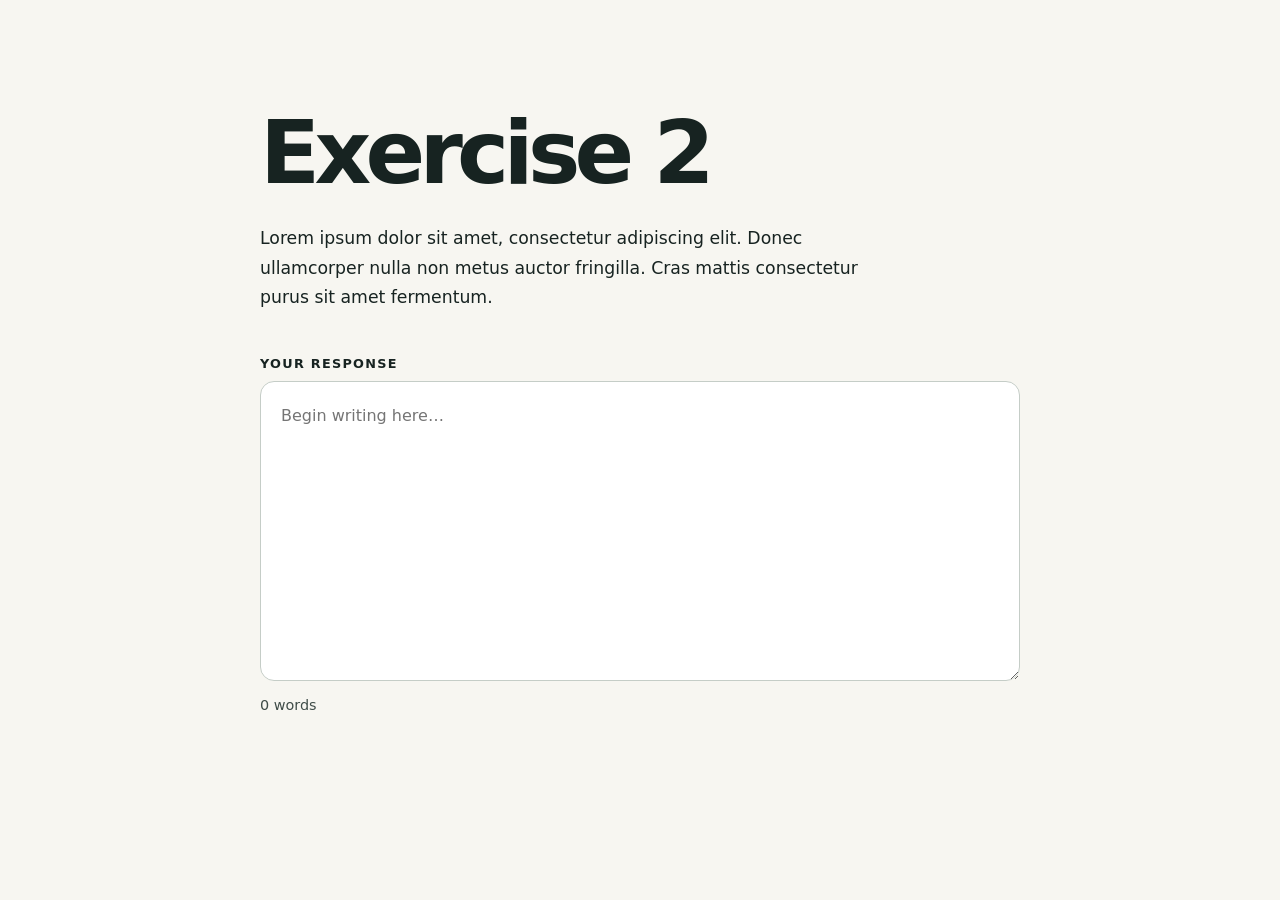
==== exercise-2.html @ 3d3fc960 "Set up markdown exercise site" ====
<!doctype html>
<html lang="en">
<head>
  <meta charset="UTF-8" />
  <meta name="viewport" content="width=device-width, initial-scale=1.0" />
  <title>Exercise 2 · Communication Exercises</title>
  <link rel="stylesheet" href="styles.css" />
</head>
<body>
  <main class="shell">
    <h1>Exercise 2</h1>
<p class="prompt">Lorem ipsum dolor sit amet, consectetur adipiscing elit. Donec ullamcorper nulla non metus auctor fringilla. Cras mattis consectetur purus sit amet fermentum.</p>
<label for="response">Your response</label><textarea id="response" data-word-counter placeholder="Begin writing here…"></textarea><p class="counter" aria-live="polite"><span data-count>0</span> words</p>
  </main>
  <script src="script.js"></script>
</body>
</html>
---- styles.css ----
:root { --ink:#172321; --muted:#3f4c48; --paper:#f7f6f1; --accent:#d9efdf; --line:#c5cdc7; }
* { box-sizing:border-box; }
body { margin:0; min-height:100vh; color:var(--ink); background:var(--paper); font-family:Inter, ui-sans-serif, system-ui, -apple-system, BlinkMacSystemFont, "Segoe UI", sans-serif; }
.shell { width:min(100% - 40px, 760px); margin:0 auto; padding:clamp(48px, 10vw, 110px) 0 64px; }
.shell--home { max-width:960px; }
.eyebrow { margin:0 0 20px; color:#4d8760; font-size:.76rem; font-weight:800; letter-spacing:.14em; text-transform:uppercase; }
h1 { max-width:700px; margin:0; font-size:clamp(2.5rem, 7vw, 5.5rem); line-height:.98; letter-spacing:-.065em; }
.intro, .prompt { max-width:620px; color:var(--ink); font-size:1.08rem; line-height:1.7; }
.intro { margin:28px 0 54px; }
.exercise-grid { display:grid; grid-template-columns:repeat(3, 1fr); gap:16px; }
.exercise-card { min-height:190px; padding:24px; display:flex; flex-direction:column; justify-content:space-between; color:var(--ink); background:var(--accent); border-radius:18px; text-decoration:none; transition:transform .2s ease, box-shadow .2s ease; }
.exercise-card:hover, .exercise-card:focus-visible { transform:translateY(-4px); box-shadow:0 12px 28px #b6cdbd66; }
.exercise-card span { font-size:.8rem; font-weight:800; }
.exercise-card strong { font-size:1.3rem; }
.exercise-card small { color:#56705d; }
.back-link { display:inline-block; margin-bottom:64px; color:var(--muted); text-decoration:none; }
.back-link:hover { color:var(--ink); }
.prompt { margin:28px 0 44px; }
label { display:block; margin-bottom:10px; font-size:.8rem; font-weight:800; letter-spacing:.1em; text-transform:uppercase; }
textarea { width:100%; min-height:300px; padding:20px; resize:vertical; color:var(--ink); background:#fff; border:1px solid var(--line); border-radius:14px; outline:none; font:inherit; font-size:1rem; line-height:1.7; }
textarea:focus { border-color:#75a882; box-shadow:0 0 0 4px #d9efdf; }
.counter { margin:12px 0 0; color:var(--muted); font-size:.9rem; }
@media (max-width:640px) { .shell { width:min(100% - 32px, 760px); padding-top:40px; } .exercise-grid { grid-template-columns:1fr; } .exercise-card { min-height:125px; } .back-link { margin-bottom:48px; } }
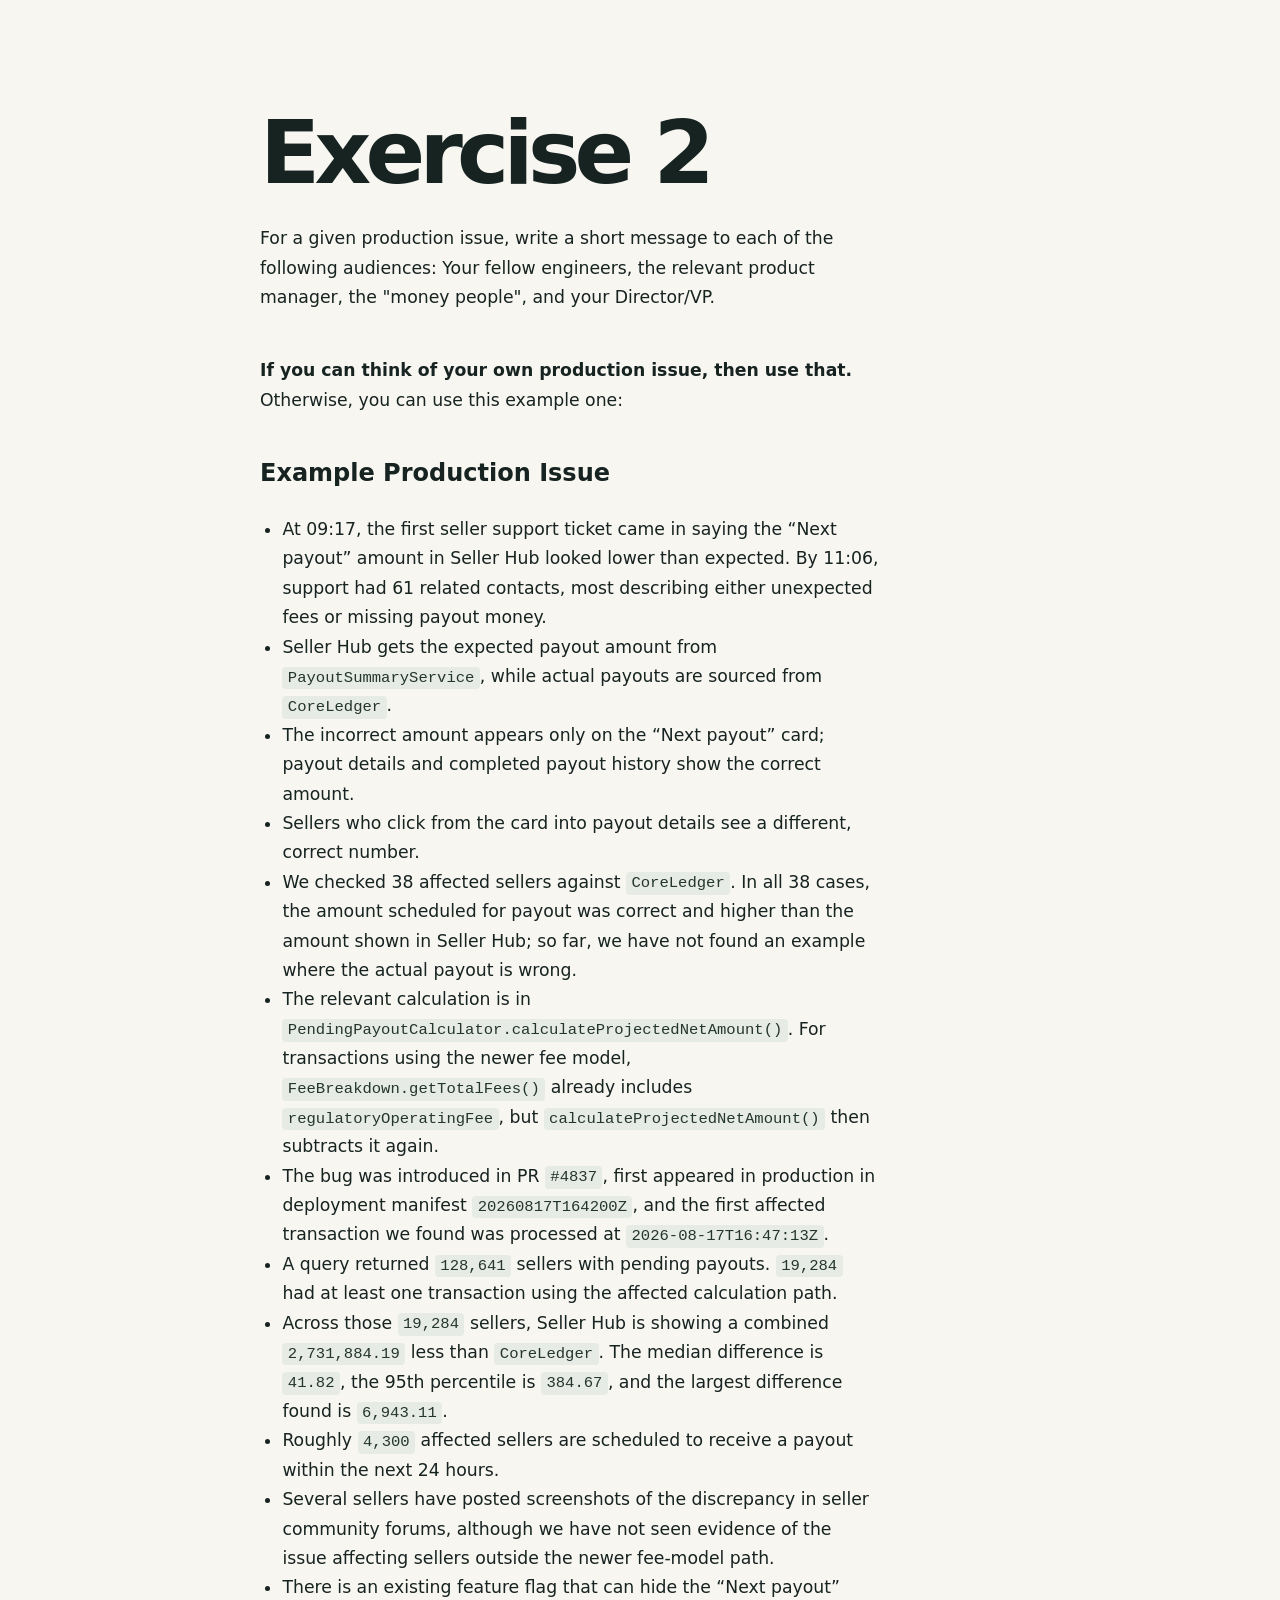
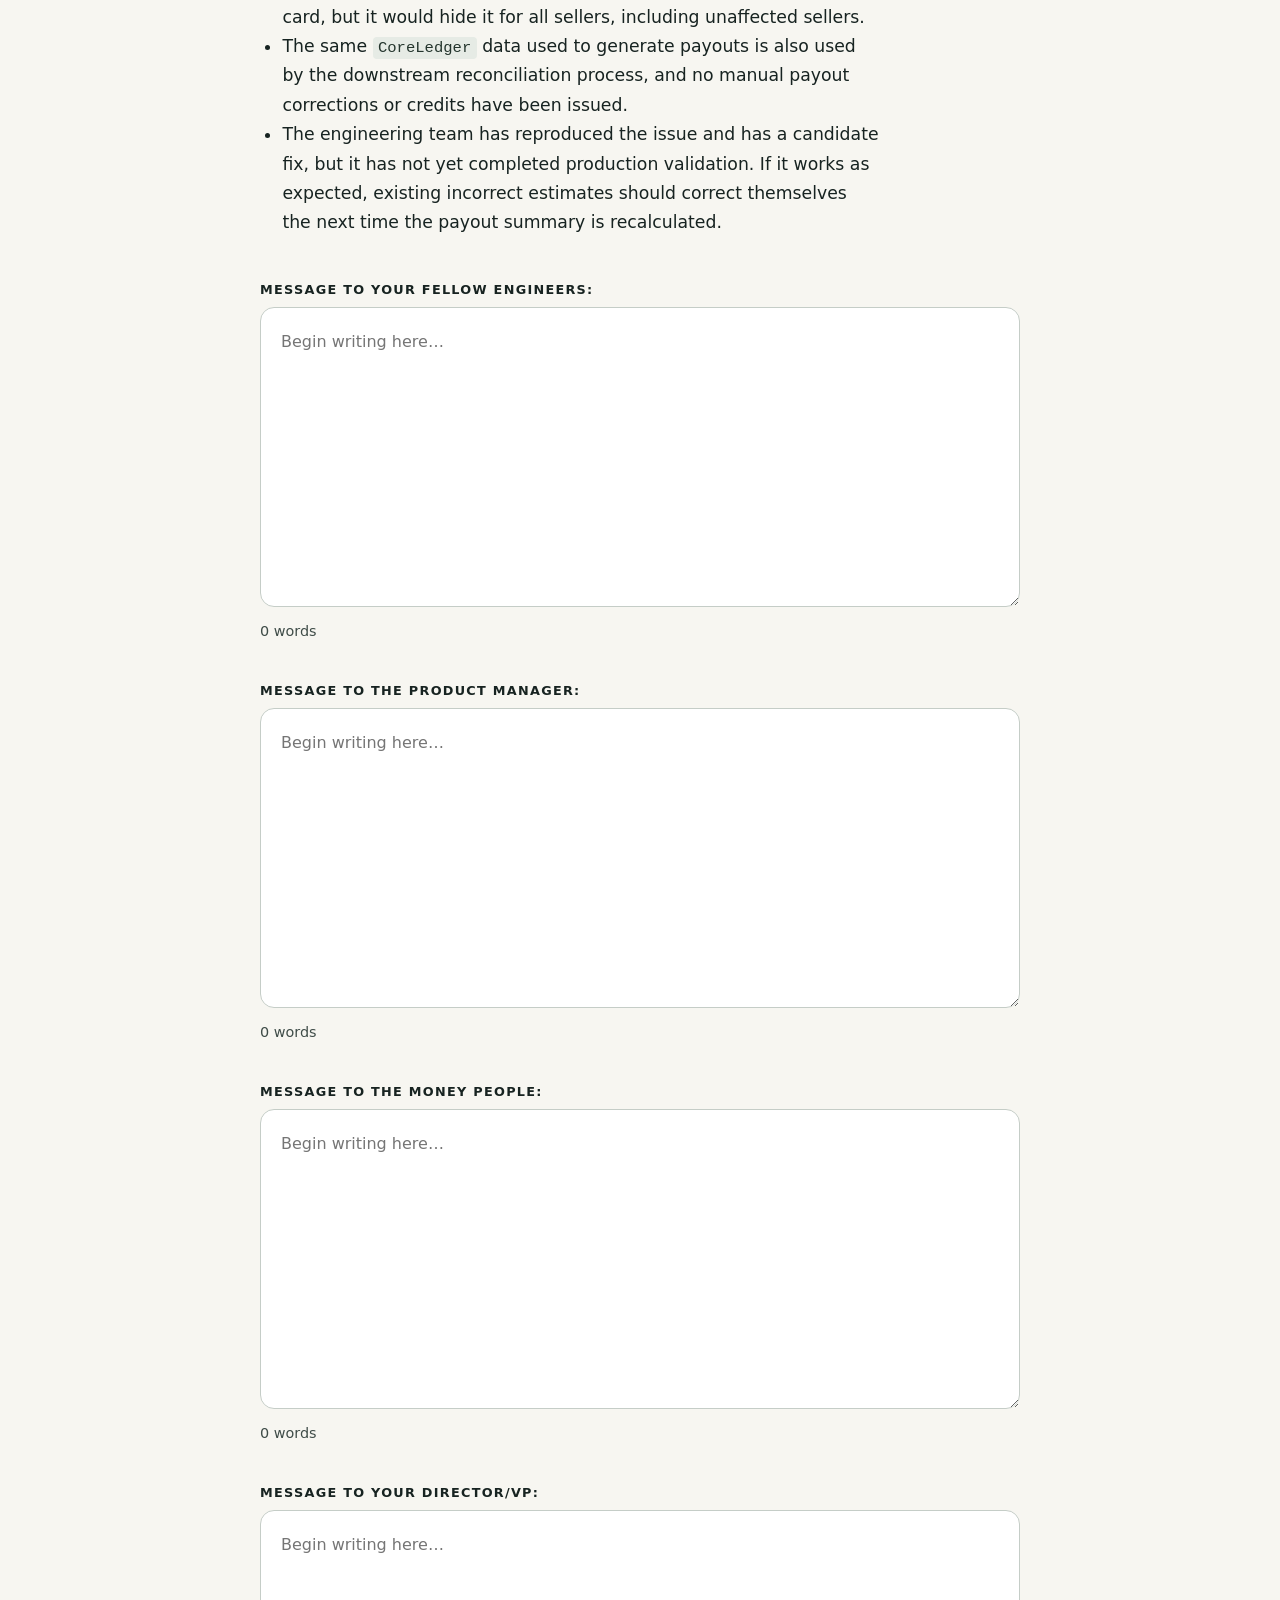
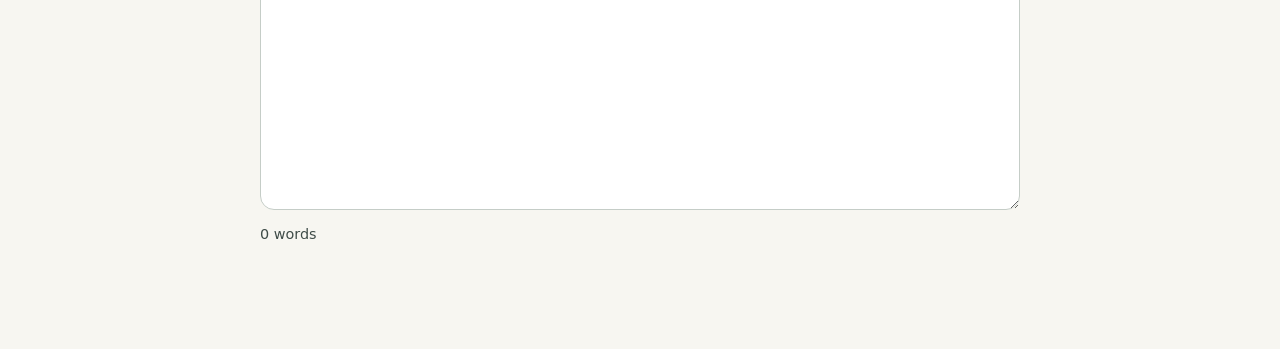
==== commit bd34496a: "Update exercise content and workflow" ====
--- a/exercise-2.html
+++ b/exercise-2.html
@@ -9,8 +9,14 @@
 <body>
   <main class="shell">
     <h1>Exercise 2</h1>
-<p class="prompt">Lorem ipsum dolor sit amet, consectetur adipiscing elit. Donec ullamcorper nulla non metus auctor fringilla. Cras mattis consectetur purus sit amet fermentum.</p>
-<label for="response">Your response</label><textarea id="response" data-word-counter placeholder="Begin writing here…"></textarea><p class="counter" aria-live="polite"><span data-count>0</span> words</p>
+<p class="prompt">For a given production issue, write a short message to each of the following audiences: Your fellow engineers, the relevant product manager, the "money people", and your Director/VP.</p>
+<p class="prompt"><strong>If you can think of your own production issue, then use that.</strong> Otherwise, you can use this example one:</p>
+<h2>Example Production Issue</h2>
+<ul><li>At 09:17, the first seller support ticket came in saying the “Next payout” amount in Seller Hub looked lower than expected. By 11:06, support had 61 related contacts, most describing either unexpected fees or missing payout money.</li><li>Seller Hub gets the expected payout amount from <code>PayoutSummaryService</code>, while actual payouts are sourced from <code>CoreLedger</code>.</li><li>The incorrect amount appears only on the “Next payout” card; payout details and completed payout history show the correct amount.</li><li>Sellers who click from the card into payout details see a different, correct number.</li><li>We checked 38 affected sellers against <code>CoreLedger</code>. In all 38 cases, the amount scheduled for payout was correct and higher than the amount shown in Seller Hub; so far, we have not found an example where the actual payout is wrong.</li><li>The relevant calculation is in <code>PendingPayoutCalculator.calculateProjectedNetAmount()</code>. For transactions using the newer fee model, <code>FeeBreakdown.getTotalFees()</code> already includes <code>regulatoryOperatingFee</code>, but <code>calculateProjectedNetAmount()</code> then subtracts it again.</li><li>The bug was introduced in PR <code>#4837</code>, first appeared in production in deployment manifest <code>20260817T164200Z</code>, and the first affected transaction we found was processed at <code>2026-08-17T16:47:13Z</code>.</li><li>A query returned <code>128,641</code> sellers with pending payouts. <code>19,284</code> had at least one transaction using the affected calculation path.</li><li>Across those <code>19,284</code> sellers, Seller Hub is showing a combined <code>2,731,884.19</code> less than <code>CoreLedger</code>. The median difference is <code>41.82</code>, the 95th percentile is <code>384.67</code>, and the largest difference found is <code>6,943.11</code>.</li><li>Roughly <code>4,300</code> affected sellers are scheduled to receive a payout within the next 24 hours.</li><li>Several sellers have posted screenshots of the discrepancy in seller community forums, although we have not seen evidence of the issue affecting sellers outside the newer fee-model path.</li><li>There is an existing feature flag that can hide the “Next payout” card, but it would hide it for all sellers, including unaffected sellers.</li><li>The same <code>CoreLedger</code> data used to generate payouts is also used by the downstream reconciliation process, and no manual payout corrections or credits have been issued.</li><li>The engineering team has reproduced the issue and has a candidate fix, but it has not yet completed production validation. If it works as expected, existing incorrect estimates should correct themselves the next time the payout summary is recalculated.</li></ul>
+<label for="response"> Message to your fellow engineers:</label><textarea id="response" data-word-counter placeholder="Begin writing here…"></textarea><p class="counter" aria-live="polite"><span data-count>0</span> words</p>
+<label for="response"> Message to the product manager:</label><textarea id="response" data-word-counter placeholder="Begin writing here…"></textarea><p class="counter" aria-live="polite"><span data-count>0</span> words</p>
+<label for="response"> Message to the money people:</label><textarea id="response" data-word-counter placeholder="Begin writing here…"></textarea><p class="counter" aria-live="polite"><span data-count>0</span> words</p>
+<label for="response"> Message to your director/VP:</label><textarea id="response" data-word-counter placeholder="Begin writing here…"></textarea><p class="counter" aria-live="polite"><span data-count>0</span> words</p>
   </main>
   <script src="script.js"></script>
 </body>
--- a/styles.css
+++ b/styles.css
@@ -16,8 +16,10 @@
 .back-link { display:inline-block; margin-bottom:64px; color:var(--muted); text-decoration:none; }
 .back-link:hover { color:var(--ink); }
 .prompt { margin:28px 0 44px; }
+ul { max-width:620px; margin:28px 0 44px; padding-left:1.4rem; color:var(--ink); font-size:1.08rem; line-height:1.7; }
+code { padding:.15em .35em; color:#24352d; background:#e6ebe5; border-radius:4px; font-family:ui-monospace, SFMono-Regular, Menlo, Monaco, Consolas, monospace; font-size:.9em; }
 label { display:block; margin-bottom:10px; font-size:.8rem; font-weight:800; letter-spacing:.1em; text-transform:uppercase; }
 textarea { width:100%; min-height:300px; padding:20px; resize:vertical; color:var(--ink); background:#fff; border:1px solid var(--line); border-radius:14px; outline:none; font:inherit; font-size:1rem; line-height:1.7; }
 textarea:focus { border-color:#75a882; box-shadow:0 0 0 4px #d9efdf; }
-.counter { margin:12px 0 0; color:var(--muted); font-size:.9rem; }
+.counter { margin:12px 0 44px; color:var(--muted); font-size:.9rem; }
 @media (max-width:640px) { .shell { width:min(100% - 32px, 760px); padding-top:40px; } .exercise-grid { grid-template-columns:1fr; } .exercise-card { min-height:125px; } .back-link { margin-bottom:48px; } }
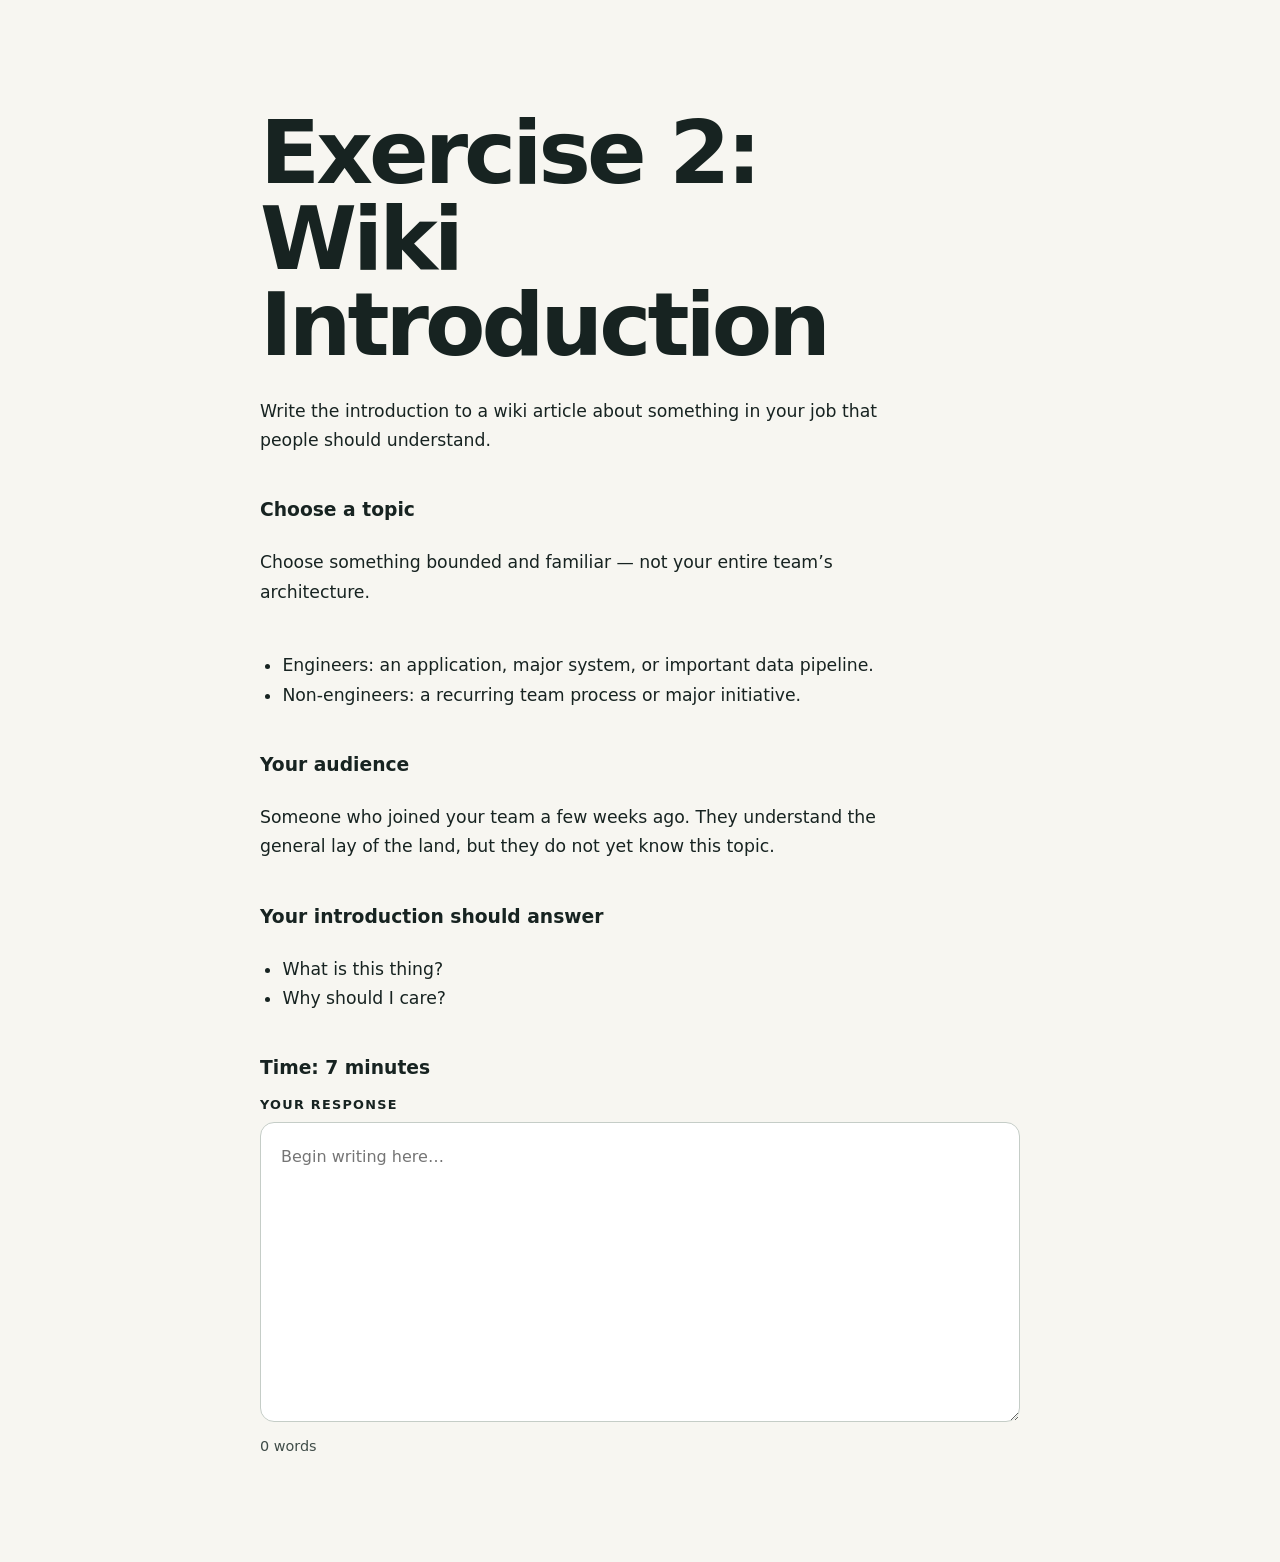
==== commit e88cd5a0: "Configure GitHub Pages publishing" ====
--- a/exercise-2.html
+++ b/exercise-2.html
@@ -8,15 +8,17 @@
 </head>
 <body>
   <main class="shell">
-    <h1>Exercise 2</h1>
-<p class="prompt">For a given production issue, write a short message to each of the following audiences: Your fellow engineers, the relevant product manager, the "money people", and your Director/VP.</p>
-<p class="prompt"><strong>If you can think of your own production issue, then use that.</strong> Otherwise, you can use this example one:</p>
-<h2>Example Production Issue</h2>
-<ul><li>At 09:17, the first seller support ticket came in saying the “Next payout” amount in Seller Hub looked lower than expected. By 11:06, support had 61 related contacts, most describing either unexpected fees or missing payout money.</li><li>Seller Hub gets the expected payout amount from <code>PayoutSummaryService</code>, while actual payouts are sourced from <code>CoreLedger</code>.</li><li>The incorrect amount appears only on the “Next payout” card; payout details and completed payout history show the correct amount.</li><li>Sellers who click from the card into payout details see a different, correct number.</li><li>We checked 38 affected sellers against <code>CoreLedger</code>. In all 38 cases, the amount scheduled for payout was correct and higher than the amount shown in Seller Hub; so far, we have not found an example where the actual payout is wrong.</li><li>The relevant calculation is in <code>PendingPayoutCalculator.calculateProjectedNetAmount()</code>. For transactions using the newer fee model, <code>FeeBreakdown.getTotalFees()</code> already includes <code>regulatoryOperatingFee</code>, but <code>calculateProjectedNetAmount()</code> then subtracts it again.</li><li>The bug was introduced in PR <code>#4837</code>, first appeared in production in deployment manifest <code>20260817T164200Z</code>, and the first affected transaction we found was processed at <code>2026-08-17T16:47:13Z</code>.</li><li>A query returned <code>128,641</code> sellers with pending payouts. <code>19,284</code> had at least one transaction using the affected calculation path.</li><li>Across those <code>19,284</code> sellers, Seller Hub is showing a combined <code>2,731,884.19</code> less than <code>CoreLedger</code>. The median difference is <code>41.82</code>, the 95th percentile is <code>384.67</code>, and the largest difference found is <code>6,943.11</code>.</li><li>Roughly <code>4,300</code> affected sellers are scheduled to receive a payout within the next 24 hours.</li><li>Several sellers have posted screenshots of the discrepancy in seller community forums, although we have not seen evidence of the issue affecting sellers outside the newer fee-model path.</li><li>There is an existing feature flag that can hide the “Next payout” card, but it would hide it for all sellers, including unaffected sellers.</li><li>The same <code>CoreLedger</code> data used to generate payouts is also used by the downstream reconciliation process, and no manual payout corrections or credits have been issued.</li><li>The engineering team has reproduced the issue and has a candidate fix, but it has not yet completed production validation. If it works as expected, existing incorrect estimates should correct themselves the next time the payout summary is recalculated.</li></ul>
-<label for="response"> Message to your fellow engineers:</label><textarea id="response" data-word-counter placeholder="Begin writing here…"></textarea><p class="counter" aria-live="polite"><span data-count>0</span> words</p>
-<label for="response"> Message to the product manager:</label><textarea id="response" data-word-counter placeholder="Begin writing here…"></textarea><p class="counter" aria-live="polite"><span data-count>0</span> words</p>
-<label for="response"> Message to the money people:</label><textarea id="response" data-word-counter placeholder="Begin writing here…"></textarea><p class="counter" aria-live="polite"><span data-count>0</span> words</p>
-<label for="response"> Message to your director/VP:</label><textarea id="response" data-word-counter placeholder="Begin writing here…"></textarea><p class="counter" aria-live="polite"><span data-count>0</span> words</p>
+    <h1>Exercise 2: Wiki Introduction</h1>
+<p class="prompt">Write the introduction to a wiki article about something in your job that people should understand.</p>
+<h3>Choose a topic</h3>
+<p class="prompt">Choose something bounded and familiar — not your entire team’s architecture.</p>
+<ul><li>Engineers: an application, major system, or important data pipeline.</li><li>Non-engineers: a recurring team process or major initiative.</li></ul>
+<h3>Your audience</h3>
+<p class="prompt">Someone who joined your team a few weeks ago. They understand the general lay of the land, but they do not yet know this topic.</p>
+<h3>Your introduction should answer</h3>
+<ul><li>What is this thing?</li><li>Why should I care?</li></ul>
+<h3>Time: 7 minutes</h3>
+<label for="response">Your response</label><textarea id="response" data-word-counter placeholder="Begin writing here…"></textarea><p class="counter" aria-live="polite"><span data-count>0</span> words</p>
   </main>
   <script src="script.js"></script>
 </body>
--- a/styles.css
+++ b/styles.css
@@ -3,12 +3,13 @@
 body { margin:0; min-height:100vh; color:var(--ink); background:var(--paper); font-family:Inter, ui-sans-serif, system-ui, -apple-system, BlinkMacSystemFont, "Segoe UI", sans-serif; }
 .shell { width:min(100% - 40px, 760px); margin:0 auto; padding:clamp(48px, 10vw, 110px) 0 64px; }
 .shell--home { max-width:960px; }
+.shell--home h1 { margin-bottom:44px; }
 .eyebrow { margin:0 0 20px; color:#4d8760; font-size:.76rem; font-weight:800; letter-spacing:.14em; text-transform:uppercase; }
-h1 { max-width:700px; margin:0; font-size:clamp(2.5rem, 7vw, 5.5rem); line-height:.98; letter-spacing:-.065em; }
+h1 { max-width:700px; margin:0; font-size:clamp(2.5rem, 7vw, 5.5rem); line-height:.98; letter-spacing:-.045em; }
 .intro, .prompt { max-width:620px; color:var(--ink); font-size:1.08rem; line-height:1.7; }
 .intro { margin:28px 0 54px; }
 .exercise-grid { display:grid; grid-template-columns:repeat(3, 1fr); gap:16px; }
-.exercise-card { min-height:190px; padding:24px; display:flex; flex-direction:column; justify-content:space-between; color:var(--ink); background:var(--accent); border-radius:18px; text-decoration:none; transition:transform .2s ease, box-shadow .2s ease; }
+.exercise-card { min-height:128px; padding:24px; display:flex; flex-direction:column; justify-content:flex-start; gap:28px; color:var(--ink); background:var(--accent); border-radius:18px; text-decoration:none; transition:transform .2s ease, box-shadow .2s ease; }
 .exercise-card:hover, .exercise-card:focus-visible { transform:translateY(-4px); box-shadow:0 12px 28px #b6cdbd66; }
 .exercise-card span { font-size:.8rem; font-weight:800; }
 .exercise-card strong { font-size:1.3rem; }
@@ -22,4 +23,4 @@
 textarea { width:100%; min-height:300px; padding:20px; resize:vertical; color:var(--ink); background:#fff; border:1px solid var(--line); border-radius:14px; outline:none; font:inherit; font-size:1rem; line-height:1.7; }
 textarea:focus { border-color:#75a882; box-shadow:0 0 0 4px #d9efdf; }
 .counter { margin:12px 0 44px; color:var(--muted); font-size:.9rem; }
-@media (max-width:640px) { .shell { width:min(100% - 32px, 760px); padding-top:40px; } .exercise-grid { grid-template-columns:1fr; } .exercise-card { min-height:125px; } .back-link { margin-bottom:48px; } }
+@media (max-width:640px) { .shell { width:min(100% - 32px, 760px); padding-top:40px; } .exercise-grid { grid-template-columns:1fr; } .exercise-card { min-height:112px; gap:22px; } .back-link { margin-bottom:48px; } }
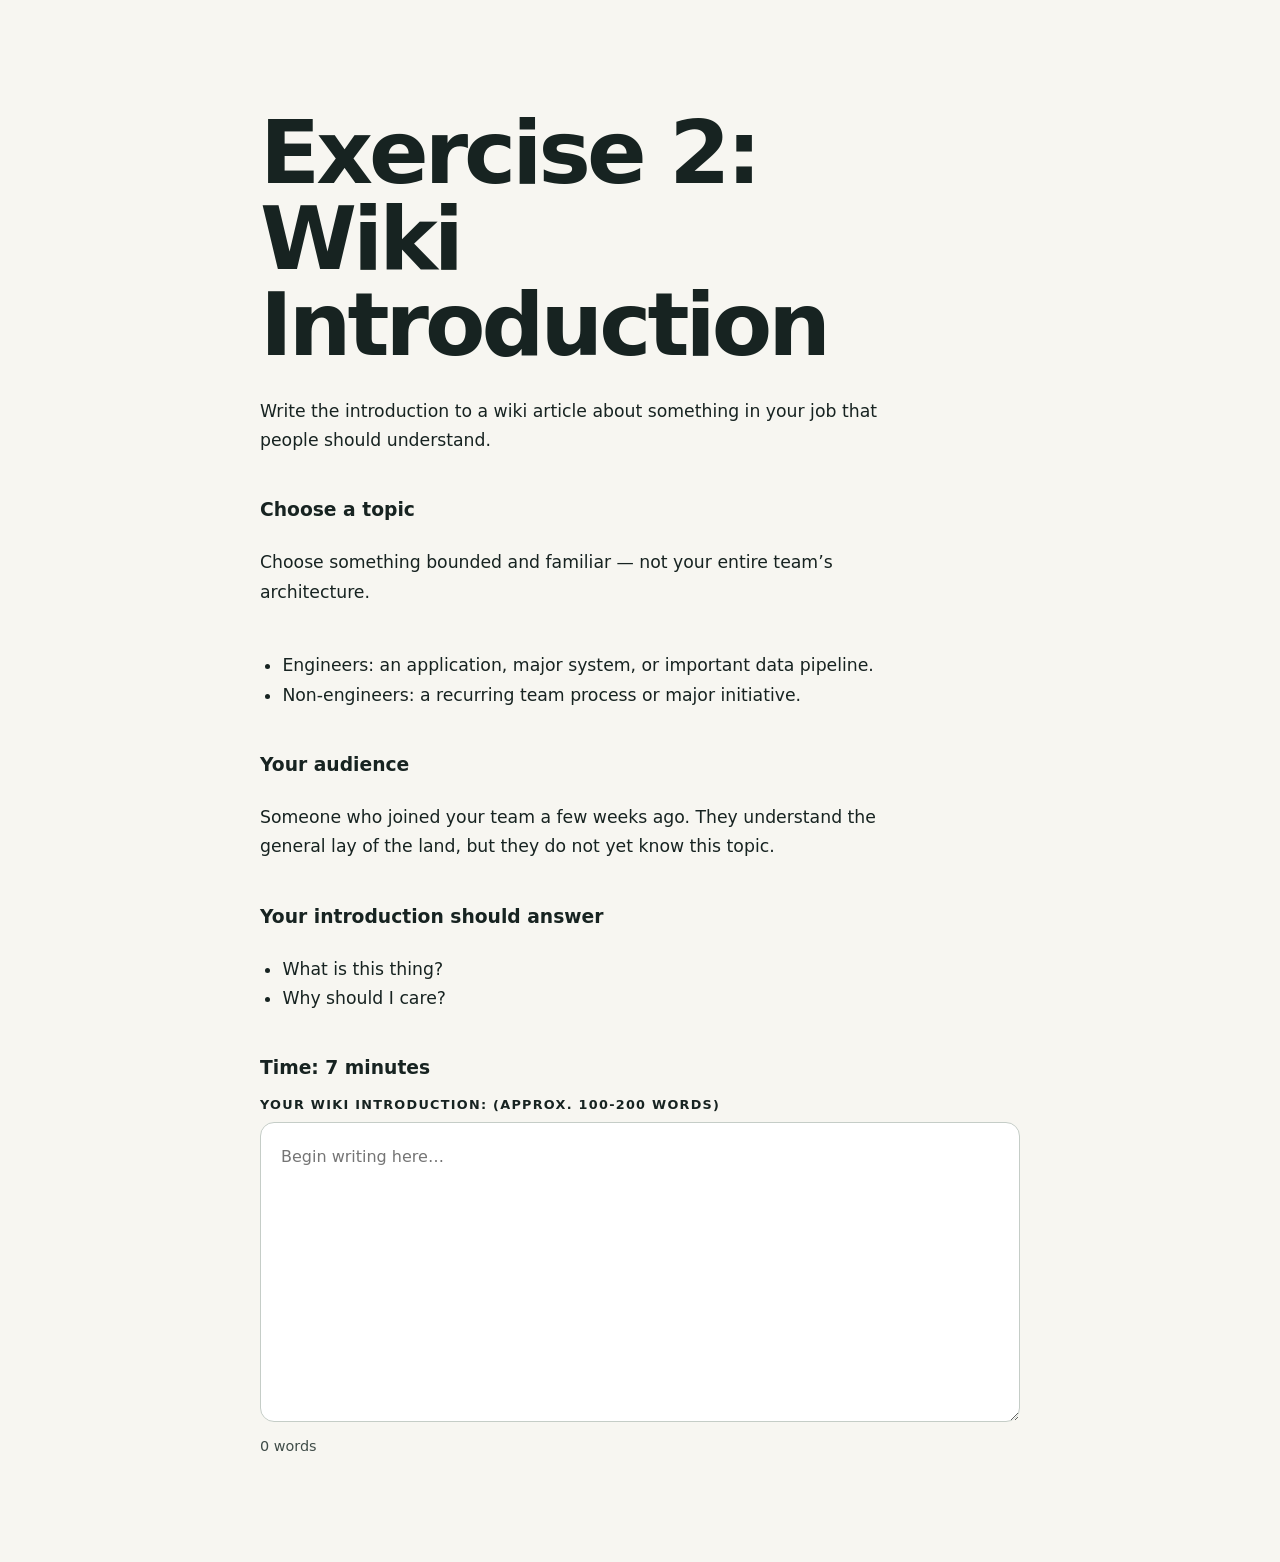
==== commit d9cc54a6: "Update exercises" ====
--- a/exercise-2.html
+++ b/exercise-2.html
@@ -18,7 +18,7 @@
 <h3>Your introduction should answer</h3>
 <ul><li>What is this thing?</li><li>Why should I care?</li></ul>
 <h3>Time: 7 minutes</h3>
-<label for="response">Your response</label><textarea id="response" data-word-counter placeholder="Begin writing here…"></textarea><p class="counter" aria-live="polite"><span data-count>0</span> words</p>
+<label for="response"> Your Wiki Introduction: (approx. 100-200 words)</label><textarea id="response" data-word-counter placeholder="Begin writing here…"></textarea><p class="counter" aria-live="polite"><span data-count>0</span> words</p>
   </main>
   <script src="script.js"></script>
 </body>
